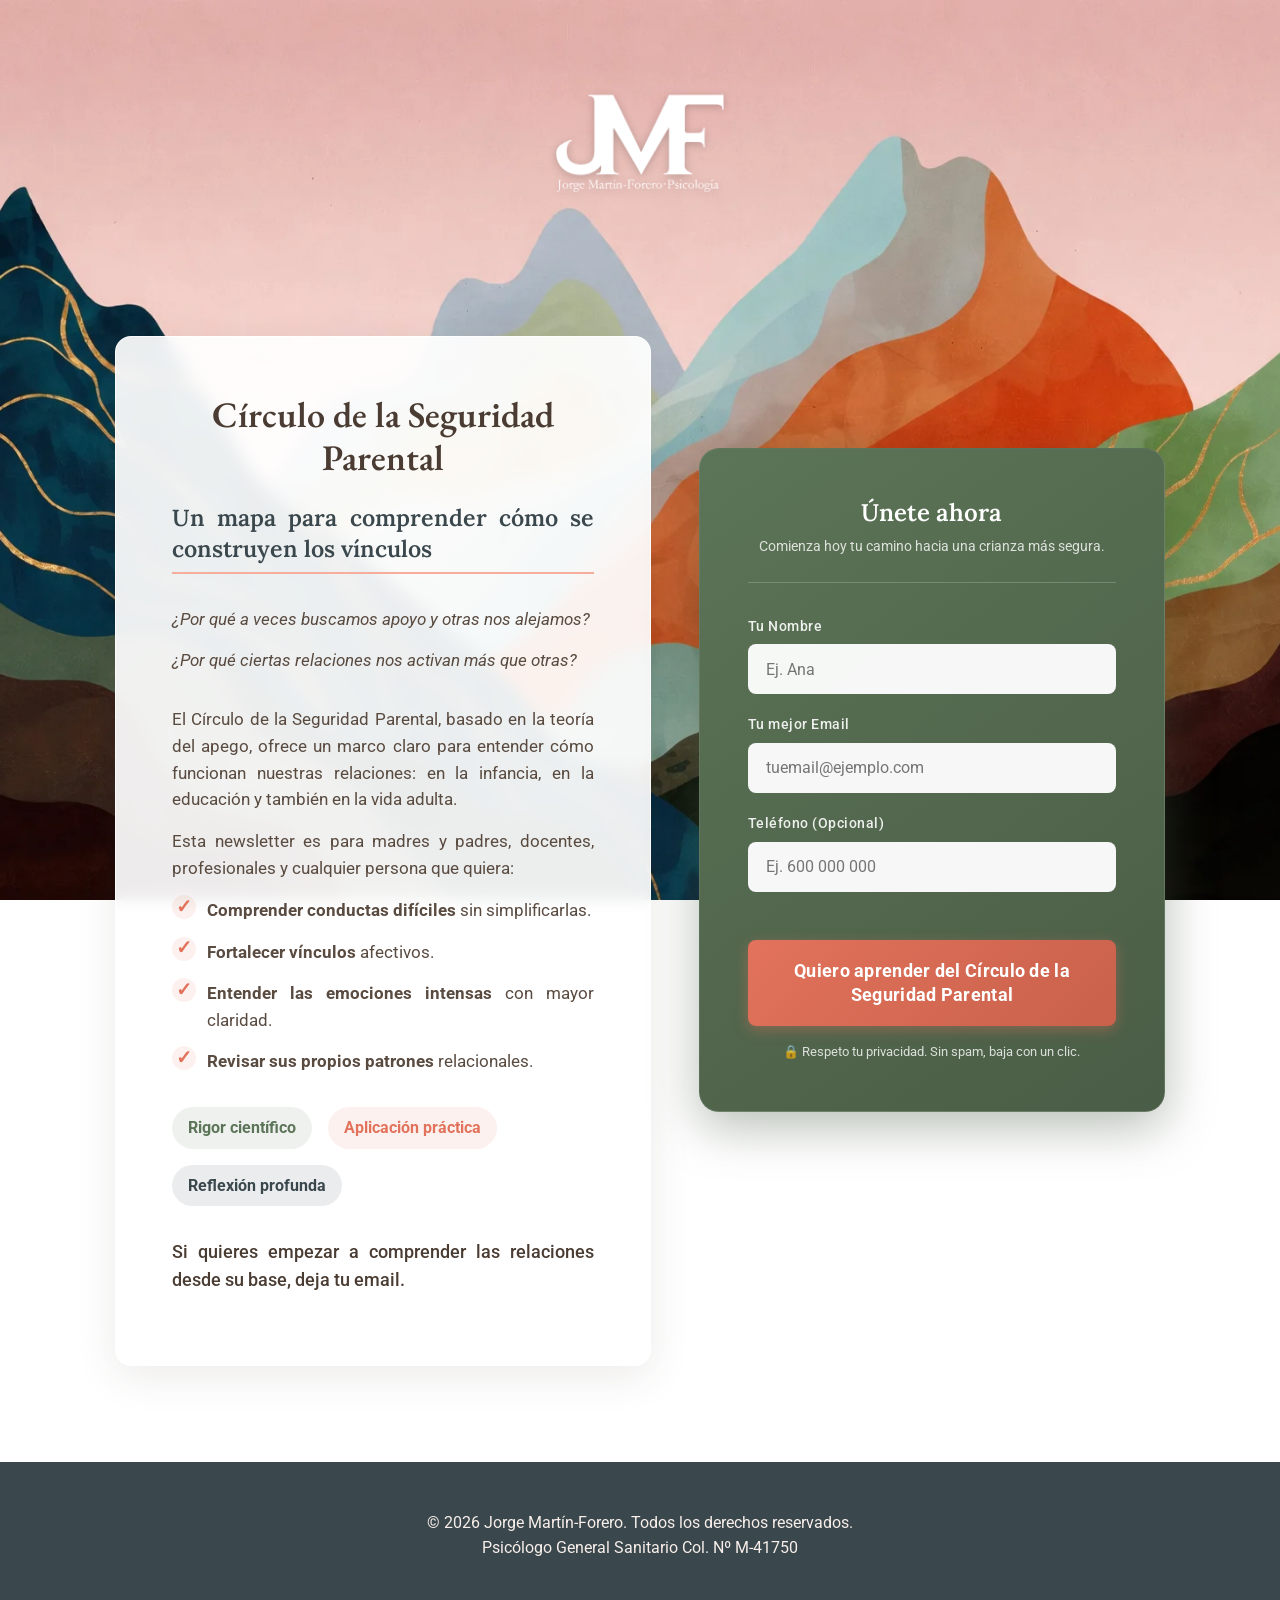
==== newsletter.html @ 3d43d20d "Landing page" ====
<!DOCTYPE html>
<html lang="es">

<head>
    <meta charset="UTF-8">
    <meta name="viewport" content="width=device-width, initial-scale=1.0">
    <title>Newsletter Círculo de la Seguridad Parental | Jorge Martín-Forero</title>

    <link rel="stylesheet" href="landing.css">

    <!-- Fuentes -->
    <link rel="preconnect" href="https://fonts.googleapis.com">
    <link rel="preconnect" href="https://fonts.gstatic.com" crossorigin>
    <link
        href="https://fonts.googleapis.com/css2?family=EB+Garamond:ital,wght@0,400..800;1,400..800&family=Lora:ital,wght@0,400..700;1,400..700&family=Roboto:wght@300;400;500;700&display=swap"
        rel="stylesheet">

    <meta name="description"
        content="Únete a la newsletter y recibe claves prácticas basadas en el Círculo de la Seguridad Parental para criar desde la seguridad y fortalecer el vínculo con tus hijos.">
</head>

<body>

    <!-- CABECERA (No fija, alineada con el contenido como en la home) -->
    <header class="landing-header-abs">
        <div class="container landing-nav">
            <a href="index.html" class="landing-logo">
                <img src="JMF logo marron oscuro.webp" alt="Volver a la home - Jorge Martín-Forero">
            </a>
        </div>
    </header>

    <main class="landing-main">
        <div class="landing-container">

            <!-- COLUMNA IZQUIERDA: NUEVO TEXTO PERSUASIVO -->
            <section class="landing-content">
                <h1>Círculo de la Seguridad Parental</h1>

                <h2
                    style="border-bottom: 2px solid var(--color-melocoton); padding-bottom: 0.5rem; margin-top: 1.5rem;">
                    Un mapa para comprender cómo se construyen los vínculos</h2>

                <div class="landing-questions"
                    style="margin: 2rem 0; font-style: italic; color: var(--color-verde-principal); font-size: 1.2rem;">
                    <p>¿Por qué a veces buscamos apoyo y otras nos alejamos?</p>
                    <p>¿Por qué ciertas relaciones nos activan más que otras?</p>
                </div>

                <p>El Círculo de la Seguridad Parental, basado en la teoría del apego, ofrece un marco claro para
                    entender cómo
                    funcionan nuestras relaciones: en la infancia, en la educación y también en la vida adulta.</p>

                <p>Esta newsletter es para madres y padres, docentes, profesionales y cualquier persona que quiera:</p>
                <ul class="landing-list">
                    <li><strong>Comprender conductas difíciles</strong> sin simplificarlas.</li>
                    <li><strong>Fortalecer vínculos</strong> afectivos.</li>
                    <li><strong>Entender las emociones intensas</strong> con mayor claridad.</li>
                    <li><strong>Revisar sus propios patrones</strong> relacionales.</li>
                </ul>

                <div class="landing-highlights" style="display: flex; gap: 1rem; margin: 2rem 0; flex-wrap: wrap;">
                    <span
                        style="background: rgba(92, 116, 87, 0.1); padding: 0.5rem 1rem; border-radius: 50px; font-weight: bold; color: var(--color-verde-principal);">Rigor
                        científico</span>
                    <span
                        style="background: rgba(226, 114, 91, 0.1); padding: 0.5rem 1rem; border-radius: 50px; font-weight: bold; color: var(--color-naranja-quemado);">Aplicación
                        práctica</span>
                    <span
                        style="background: rgba(58, 71, 77, 0.1); padding: 0.5rem 1rem; border-radius: 50px; font-weight: bold; color: var(--color-montana-oscura);">Reflexión
                        profunda</span>
                </div>

                <p style="font-weight: 500; font-size: 1.1rem; color: var(--color-texto-oscuro);">Si quieres empezar a
                    comprender las relaciones desde su base, deja tu email.</p>
            </section>

            <!-- COLUMNA DERECHA: FORMULARIO ACTUALIZADO -->
            <aside class="landing-form-container">
                <div class="landing-form-header">
                    <h3>Únete ahora</h3>
                    <p>Comienza hoy tu camino hacia una crianza más segura.</p>
                </div>

                <!-- CODIGO DE MAILRELAY -->
                <form class="simple_form form form-vertical" id="subscribe-form"
                    action="https://martinforeropsicologia.ipzmarketing.com/f/L5x4uDjPHlU" accept-charset="UTF-8"
                    method="post">
                    <input type="text" name="anotheremail" id="anotheremail" style="position: absolute; left: -5000px"
                        tabindex="-1" autocomplete="new-password" />
                    <div class="signup-form-content">
                        <div class="form-group">
                            <label class="control-label" for="subscriber_name">Tu Nombre</label>
                            <input class="form-control" type="text" name="subscriber[name]" id="subscriber_name"
                                required placeholder="Ej. Ana" />
                        </div>
                        <div class="form-group">
                            <label class="control-label" for="subscriber_email">Tu mejor Email</label>
                            <input class="form-control" type="email" name="subscriber[email]" id="subscriber_email"
                                required placeholder="tuemail@ejemplo.com" />
                        </div>
                        <div class="form-group">
                            <label class="control-label" for="subscriber_whatsapp_phone">Teléfono (Opcional)</label>
                            <input class="form-control" type="tel" name="subscriber[whatsapp_phone]"
                                id="subscriber_whatsapp_phone" placeholder="Ej. 600 000 000" />
                        </div>

                        <div style="margin-top: 1.5rem; margin-bottom: 1.5rem; display: flex; justify-content: center;">
                            <script src="https://www.recaptcha.net/recaptcha/api.js" async defer></script>
                            <div data-sitekey="6LfxSlQUAAAAAE2wMx0128AjWWFXJoBkiNQn2m8m" class="g-recaptcha"></div>
                        </div>

                        <div class="submit-wrapper" style="text-align: center;">
                            <input type="submit" name="commit"
                                value="Quiero aprender del Círculo de la Seguridad Parental"
                                class="btn btn-primary btn-submit-fix"
                                style="width: 100%; padding: 1.2rem; font-weight: bold; cursor: pointer;"
                                data-disable-with="Enviando..." />
                            <div class="form-privacy" style="margin-top: 1rem; font-size: 0.8rem; opacity: 0.8;">
                                🔒 Respeto tu privacidad. Sin spam, baja con un clic.
                            </div>
                        </div>
                    </div>
                </form>
            </aside>

        </div>
    </main>

    <!-- FOOTER IDÉNTICO A LA HOME -->
    <footer class="footer">
        <div class="container">
            <p>&copy; <span id="current-year"></span> Jorge Martín-Forero. Todos los derechos reservados.</p>
            <p>Psicólogo General Sanitario Col. Nº M-41750</p>
        </div>
    </footer>

    <script src="script.js"></script>

</body>

</html>
---- landing.css ----
/* === VARIABLES DE COLOR (iguales a la web principal) === */
:root {
    --color-fondo-base: #F8EFEA;
    --color-texto-oscuro: #4A3C32;
    --color-navbar: #FDF9F7;
    --color-naranja-quemado: #E2725B;
    --color-melocoton: #F6AD9C;
    --color-verde-principal: #5C7457;
    --color-verde-oscuro: #4A5D46;
    --color-montana-oscura: #3A474D;
    --color-blanco: #FFFFFF;
}

/* --- RESET Y GLOBALES --- */
* {
    margin: 0;
    padding: 0;
    box-sizing: border-box;
    font-family: 'Roboto', sans-serif;
}

.container {
    max-width: 1100px;
    margin: 0 auto;
    padding: 0 2rem;
}

body {
    font-family: 'Roboto', sans-serif;
    background-color: transparent;
    color: var(--color-texto-oscuro);
    line-height: 1.6;
    display: flex;
    flex-direction: column;
    min-height: 100vh;
    overflow-x: hidden;
    text-align: justify;
    /* Justificar texto por defecto en toda la landing */
}

/* Fondo de montañas, igual que en la home */
body::before {
    content: '';
    position: fixed;
    top: 0;
    left: 0;
    width: 100%;
    height: 100vh;
    z-index: -1;
    background-color: var(--color-fondo-base);
    background-image: url('Montañas fondo con azul.webp');
    background-repeat: no-repeat;
    background-size: cover;
    background-position: center center;
}

h1,
h2,
h3,
h4 {
    font-family: 'Lora', serif;
    font-weight: 600;
    line-height: 1.3;
    color: var(--color-texto-oscuro);
}

/* === CABECERA Y LOGO (Centrado y grande) === */
.landing-header-abs {
    position: absolute;
    top: 20px;
    left: 0;
    width: 100%;
    z-index: 100;
}

.landing-nav {
    display: flex;
    justify-content: center;
    /* Centrar logo */
    padding: 0 !important;
}

.landing-logo {
    display: inline-block;
    height: 250px;
    /* Logo más grande aún como solicitado */
}

.landing-logo img {
    height: 100%;
    width: auto;
    display: block;
    filter: brightness(0) invert(1) drop-shadow(0 2px 4px rgba(0, 0, 0, 0.2));
}

/* ===  MAIN === */
.landing-main {
    flex: 1;
    display: flex;
    justify-content: center;
    align-items: flex-start;
    padding: 21rem 1.5rem 4rem;
    /* Más espacio para el logo de 250px centrado */
    overflow-x: hidden;
}

/* === GRID DE DOS COLUMNAS === */
.landing-container {
    max-width: 1050px;
    width: 100%;
    margin: 0 auto;
    display: grid;
    grid-template-columns: 1.15fr 1fr;
    gap: 3rem;
    align-items: start;
}

/* === COLUMNA IZQUIERDA — TEXTO === */
.landing-content {
    background-color: rgba(255, 255, 255, 0.92);
    backdrop-filter: blur(8px);
    -webkit-backdrop-filter: blur(8px);
    padding: 3.5rem;
    border-radius: 16px;
    box-shadow: 0 10px 40px rgba(74, 60, 50, 0.1);
    border: 1px solid rgba(255, 255, 255, 0.8);
    transition: transform 0.3s ease;
}

.landing-content:hover {
    transform: translateY(-2px);
}

.landing-content h1 {
    font-family: 'EB Garamond', serif;
    font-size: 2.4rem;
    color: var(--color-verde-principal);
    margin-bottom: 0.4rem;
}

.landing-eyebrow {
    font-size: 0.85rem;
    font-weight: 700;
    text-transform: uppercase;
    letter-spacing: 2px;
    color: var(--color-naranja-quemado);
    margin-bottom: 1.2rem;
}

.landing-content h1 {
    font-size: 2.25rem;
    color: var(--color-texto-oscuro);
    margin-bottom: 0.5rem;
    line-height: 1.2;
    text-align: center;
    /* Centrar el título solicitado */
}

.landing-content h2 {
    font-size: 1.45rem;
    color: var(--color-montana-oscura);
    margin-top: 2rem;
    margin-bottom: 0.8rem;
    padding-bottom: 0.5rem;
    border-bottom: 2px solid var(--color-melocoton);
}

.landing-content p {
    font-size: 1.05rem;
    margin-bottom: 0.9rem;
    color: #5a4b41;
    text-align: justify;
}

.landing-content p strong {
    color: var(--color-verde-principal);
}

/* Listas de beneficios con check */
.landing-list {
    list-style: none;
    margin: 1rem 0 1.5rem;
}

.landing-list li {
    font-size: 1.05rem;
    margin-bottom: 0.9rem;
    padding-left: 2.2rem;
    position: relative;
    color: #5a4b41;
    transition: transform 0.2s ease;
}

.landing-list li:hover {
    transform: translateX(5px);
}

.landing-list li::before {
    content: '✓';
    position: absolute;
    left: 0;
    color: var(--color-naranja-quemado);
    font-weight: bold;
    font-size: 1.2rem;
    background-color: rgba(226, 114, 91, 0.1);
    width: 24px;
    height: 24px;
    display: flex;
    align-items: center;
    justify-content: center;
    border-radius: 50%;
    top: -2px;
}

/* Cita final destacada */
.landing-cita {
    margin-top: 2rem;
    padding: 1.2rem 1.5rem;
    border-left: 4px solid var(--color-naranja-quemado);
    background-color: rgba(246, 173, 156, 0.12);
    border-radius: 0 8px 8px 0;
    font-style: italic;
    font-size: 1.05rem;
    color: var(--color-texto-oscuro);
}

/* === COLUMNA DERECHA — FORMULARIO === */
.landing-form-container {
    background: linear-gradient(145deg, var(--color-verde-principal), var(--color-verde-oscuro));
    padding: 3rem;
    border-radius: 20px;
    color: var(--color-blanco);
    box-shadow: 0 15px 50px rgba(74, 93, 70, 0.4);
    position: sticky;
    top: 7rem;
    border: 1px solid rgba(255, 255, 255, 0.1);
}

.landing-form-header {
    text-align: center;
    margin-bottom: 2rem;
    padding-bottom: 1.5rem;
    border-bottom: 1px solid rgba(255, 255, 255, 0.2);
}

.landing-form-header h3 {
    font-family: 'Lora', serif;
    color: var(--color-blanco);
    font-size: 1.5rem;
    margin-bottom: 0.4rem;
}

.landing-form-header p {
    font-size: 0.9rem;
    opacity: 0.8;
}

/* Labels */
.simple_form .form-group {
    margin-bottom: 1.2rem;
}

.simple_form .form-group label {
    display: block;
    margin-bottom: 0.4rem;
    color: rgba(255, 255, 255, 0.9);
    font-weight: 500;
    font-size: 0.9rem;
    letter-spacing: 0.5px;
}

/* Inputs */
.simple_form .form-control {
    width: 100%;
    padding: 0.85rem 1rem;
    border: 2px solid transparent;
    border-radius: 8px;
    font-size: 1rem;
    font-family: 'Roboto', sans-serif;
    background-color: rgba(255, 255, 255, 0.95);
    color: var(--color-texto-oscuro);
    transition: border-color 0.25s ease, box-shadow 0.25s ease;
}

.simple_form .form-control:focus {
    outline: none;
    border-color: var(--color-naranja-quemado);
    box-shadow: 0 0 0 3px rgba(226, 114, 91, 0.25);
}

/* Botón CTA */
.simple_form .btn-primary {
    background: linear-gradient(135deg, var(--color-naranja-quemado), #c9614b);
    color: var(--color-blanco);
    border: none;
    border-radius: 8px;
    font-family: 'Roboto', sans-serif;
    letter-spacing: 0.3px;
    box-shadow: 0 4px 14px rgba(226, 114, 91, 0.4);
    transition: transform 0.2s ease, box-shadow 0.2s ease;
    cursor: pointer;
    white-space: normal;
    /* Permite que el texto largo salte de línea */
    line-height: 1.3;
    display: flex;
    align-items: center;
    justify-content: center;
    font-size: 1.15rem;
}

.simple_form .btn-primary:hover {
    transform: translateY(-2px);
    box-shadow: 0 7px 18px rgba(226, 114, 91, 0.5);
}

.simple_form .btn-primary:active {
    transform: translateY(0);
    box-shadow: 0 2px 8px rgba(226, 114, 91, 0.3);
}

/* Nota de privacidad debajo del botón */
.form-privacy {
    text-align: center;
    margin-top: 1rem;
    font-size: 0.78rem;
    opacity: 0.65;
}

/* === FOOTER — IDENTICO A LA HOME === */
.footer {
    background-color: var(--color-montana-oscura);
    color: var(--color-fondo-base);
    text-align: center;
    padding: 3rem 1rem;
    margin-top: 2rem;
}

.footer .container {
    max-width: 1100px;
    margin: 0 auto;
    padding: 0 2rem;
}

/* === RESPONSIVE: TABLET/MÓVIL (768px para coincidir con la home) === */
@media (max-width: 768px) {
    .landing-header-abs {
        top: 10px;
    }

    .landing-logo {
        height: 160px;
        /* Un poco más grande también en móvil */
    }

    .landing-main {
        padding: 12.5rem 0.85rem 2rem;
    }

    .landing-container {
        grid-template-columns: 1fr;
        gap: 2rem;
        max-width: 100%;
    }

    .landing-form-container {
        position: static;
    }
}

@media (max-width: 600px) {
    .landing-container {
        gap: 1.5rem;
    }

    .landing-content {
        padding: 1.5rem;
        width: 100%;
        min-width: 0;
    }

    .landing-content h1 {
        font-size: 1.75rem;
    }

    .landing-content h2 {
        font-size: 1.2rem;
    }

    .landing-form-container {
        padding: 1.5rem;
        width: 100%;
        min-width: 0;
    }

    /* Encoge el captcha para evitar desborde */
    .g-recaptcha {
        transform: scale(0.85);
        transform-origin: center center;
    }

    .simple_form .btn-primary {
        font-size: 1rem;
        /* Un poco más pequeño en móviles muy estrechos */
        padding: 1rem;
    }
}
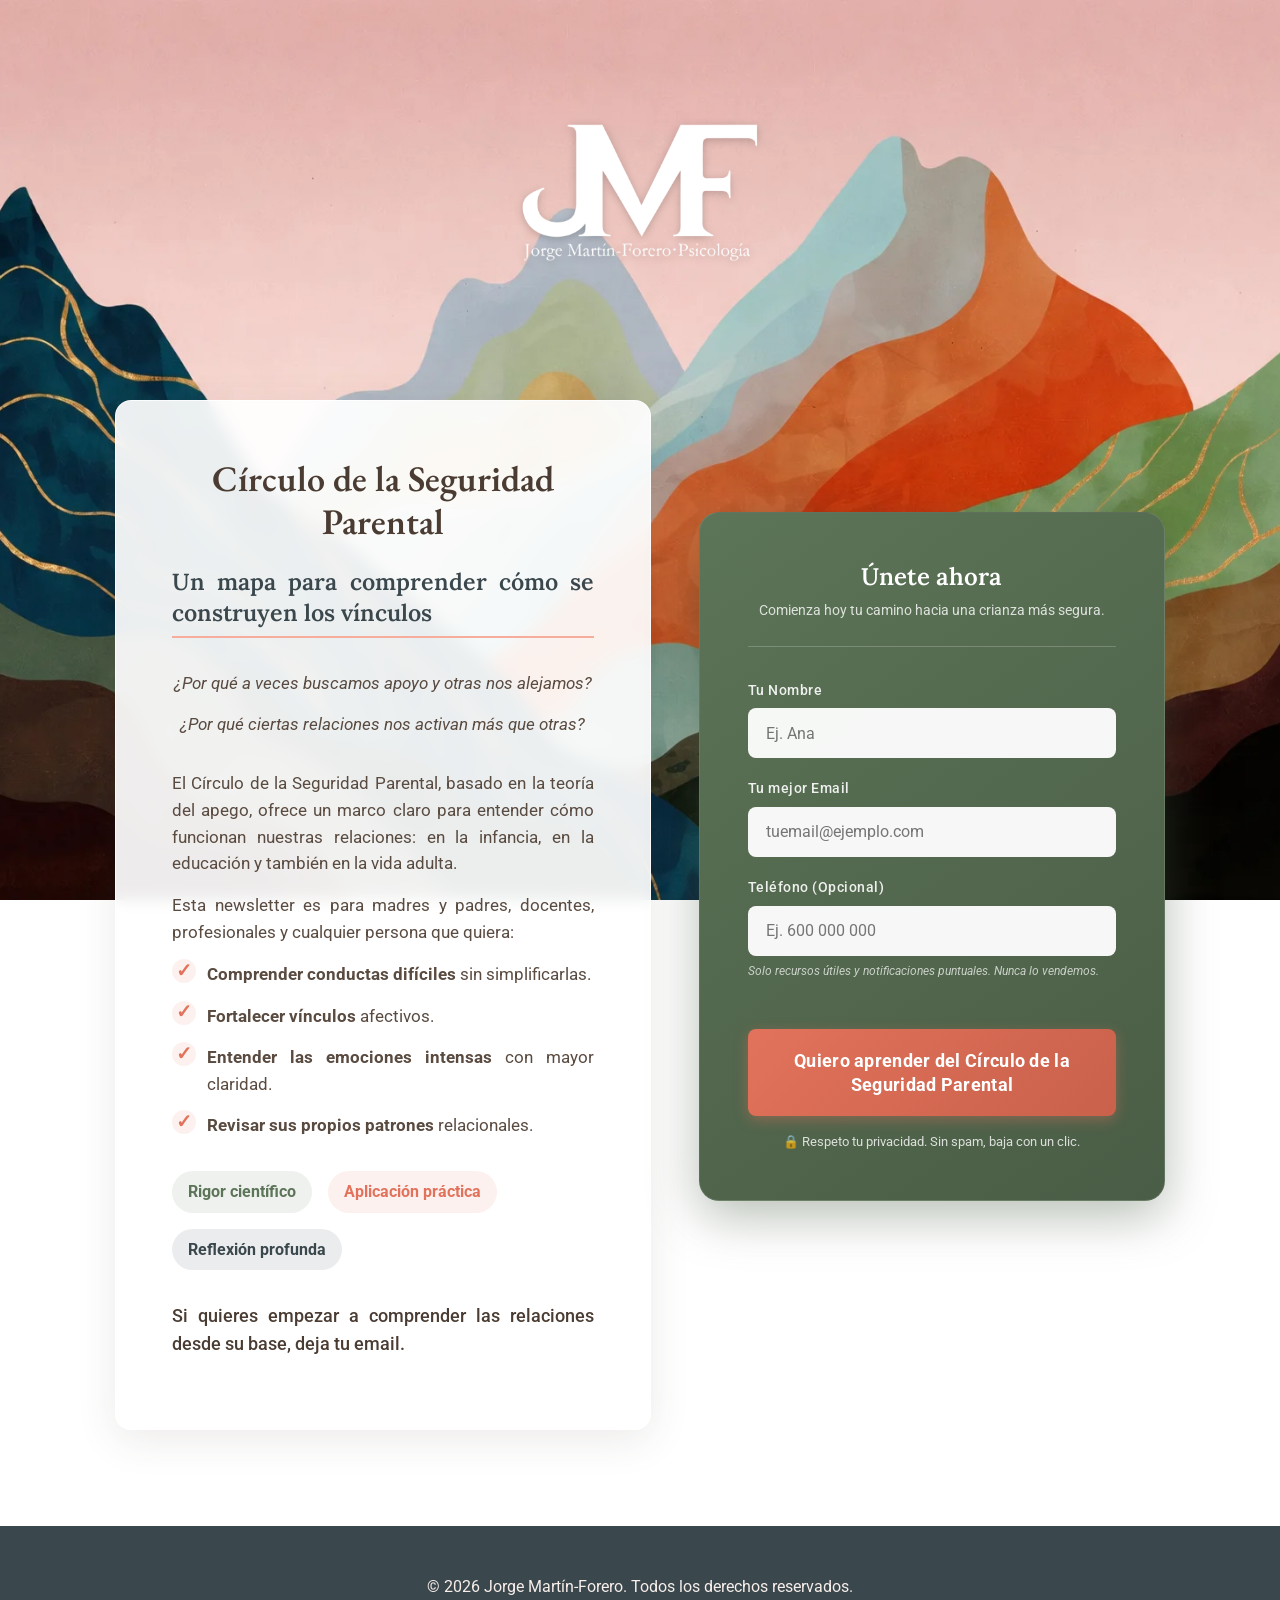
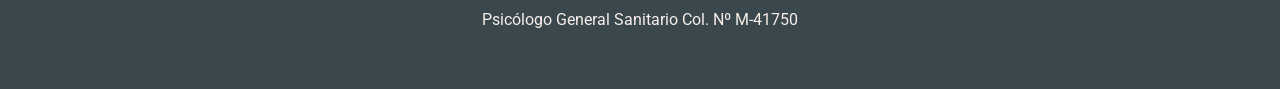
==== commit 45c6c064: "Formulario corregido" ====
--- a/newsletter.html
+++ b/newsletter.html
@@ -82,40 +82,72 @@
                     <p>Comienza hoy tu camino hacia una crianza más segura.</p>
                 </div>
 
-                <!-- CODIGO DE MAILRELAY -->
                 <form class="simple_form form form-vertical" id="subscribe-form"
                     action="https://martinforeropsicologia.ipzmarketing.com/f/L5x4uDjPHlU" accept-charset="UTF-8"
                     method="post">
+
                     <input type="text" name="anotheremail" id="anotheremail" style="position: absolute; left: -5000px"
                         tabindex="-1" autocomplete="new-password" />
+
                     <div class="signup-form-content">
-                        <div class="form-group">
-                            <label class="control-label" for="subscriber_name">Tu Nombre</label>
-                            <input class="form-control" type="text" name="subscriber[name]" id="subscriber_name"
-                                required placeholder="Ej. Ana" />
-                        </div>
-                        <div class="form-group">
-                            <label class="control-label" for="subscriber_email">Tu mejor Email</label>
-                            <input class="form-control" type="email" name="subscriber[email]" id="subscriber_email"
-                                required placeholder="tuemail@ejemplo.com" />
-                        </div>
-                        <div class="form-group">
-                            <label class="control-label" for="subscriber_whatsapp_phone">Teléfono (Opcional)</label>
-                            <input class="form-control" type="tel" name="subscriber[whatsapp_phone]"
-                                id="subscriber_whatsapp_phone" placeholder="Ej. 600 000 000" />
+                        <!-- Campo Nombre -->
+                        <div class="form-group string optional subscriber_name" style="width: 100%">
+                            <label class="control-label string optional" for="subscriber_name">Tu Nombre</label>
+                            <input class="form-control string optional" type="text" name="subscriber[name]"
+                                id="subscriber_name" required placeholder="Ej. Ana" />
                         </div>
 
-                        <div style="margin-top: 1.5rem; margin-bottom: 1.5rem; display: flex; justify-content: center;">
+                        <!-- Campo Email -->
+                        <div class="form-group email optional subscriber_email" style="width: 100%">
+                            <label class="control-label email optional" for="subscriber_email">Tu mejor Email</label>
+                            <input class="form-control string email optional" type="email" name="subscriber[email]"
+                                id="subscriber_email" required placeholder="tuemail@ejemplo.com" />
+                        </div>
+
+                        <!-- Campo Teléfono (WhatsApp) -->
+                        <div class="form-group tel optional subscriber_whatsapp_phone" style="width: 100%">
+                            <label class="control-label tel optional" for="subscriber_whatsapp_phone">Teléfono
+                                (Opcional)</label>
+                            <input class="form-control string tel optional" type="tel" name="subscriber[whatsapp_phone]"
+                                id="subscriber_whatsapp_phone" placeholder="Ej. 600 000 000" />
+                            <p
+                                style="font-size: 0.75rem; color: rgba(255,255,255,0.7); margin-top: 0.4rem; font-style: italic; text-align: left;">
+                                Solo recursos útiles y notificaciones puntuales. Nunca lo vendemos.</p>
+                        </div>
+
+                        <!-- reCAPTCHA -->
+                        <div
+                            style="margin-top: 1.5rem; margin-bottom: 1.5rem; display: flex; justify-content: center; width: 100%;">
                             <script src="https://www.recaptcha.net/recaptcha/api.js" async defer></script>
                             <div data-sitekey="6LfxSlQUAAAAAE2wMx0128AjWWFXJoBkiNQn2m8m" class="g-recaptcha"></div>
+                            <noscript>
+                                <div>
+                                    <div style="width: 302px; height: 422px; position: relative;">
+                                        <div style="width: 302px; height: 422px; position: absolute;">
+                                            <iframe
+                                                src="https://www.recaptcha.net/recaptcha/api/fallback?k=6LfxSlQUAAAAAE2wMx0128AjWWFXJoBkiNQn2m8m"
+                                                name="ReCAPTCHA"
+                                                style="width: 302px; height: 422px; border-style: none; border: 0; overflow: hidden;"></iframe>
+                                        </div>
+                                    </div>
+                                    <div
+                                        style="width: 300px; height: 60px; border-style: none; bottom: 12px; left: 25px; margin: 0px; padding: 0px; right: 25px; background: #f9f9f9; border: 1px solid #c1c1c1; border-radius: 3px;">
+                                        <textarea name="g-recaptcha-response" class="g-recaptcha-response"
+                                            style="width: 250px; height: 40px; border: 1px solid #c1c1c1; margin: 10px 25px; padding: 0px; resize: none;"></textarea>
+                                    </div>
+                                </div>
+                            </noscript>
                         </div>
 
-                        <div class="submit-wrapper" style="text-align: center;">
+                        <!-- Botón de Envío -->
+                        <div class="submit-wrapper" style="text-align: center; width: 100%;">
                             <input type="submit" name="commit"
                                 value="Quiero aprender del Círculo de la Seguridad Parental"
                                 class="btn btn-primary btn-submit-fix"
                                 style="width: 100%; padding: 1.2rem; font-weight: bold; cursor: pointer;"
-                                data-disable-with="Enviando..." />
+                                data-disable-with="Procesando..." />
+
+                            <!-- Privacidad -->
                             <div class="form-privacy" style="margin-top: 1rem; font-size: 0.8rem; opacity: 0.8;">
                                 🔒 Respeto tu privacidad. Sin spam, baja con un clic.
                             </div>
--- a/landing.css
+++ b/landing.css
@@ -82,8 +82,7 @@
 
 .landing-logo {
     display: inline-block;
-    height: 250px;
-    /* Logo más grande aún como solicitado */
+    height: 350px;
 }
 
 .landing-logo img {
@@ -99,8 +98,7 @@
     display: flex;
     justify-content: center;
     align-items: flex-start;
-    padding: 21rem 1.5rem 4rem;
-    /* Más espacio para el logo de 250px centrado */
+    padding: 25rem 1.5rem 4rem;
     overflow-x: hidden;
 }
 
@@ -170,6 +168,11 @@
     margin-bottom: 0.9rem;
     color: #5a4b41;
     text-align: justify;
+}
+
+.landing-questions p {
+    text-align: center;
+    /* Sobrescribir el justify general de landing-content p */
 }
 
 .landing-content p strong {
@@ -335,6 +338,11 @@
     margin-top: 2rem;
 }
 
+.footer p {
+    text-align: center;
+    margin-bottom: 0.5rem;
+}
+
 .footer .container {
     max-width: 1100px;
     margin: 0 auto;
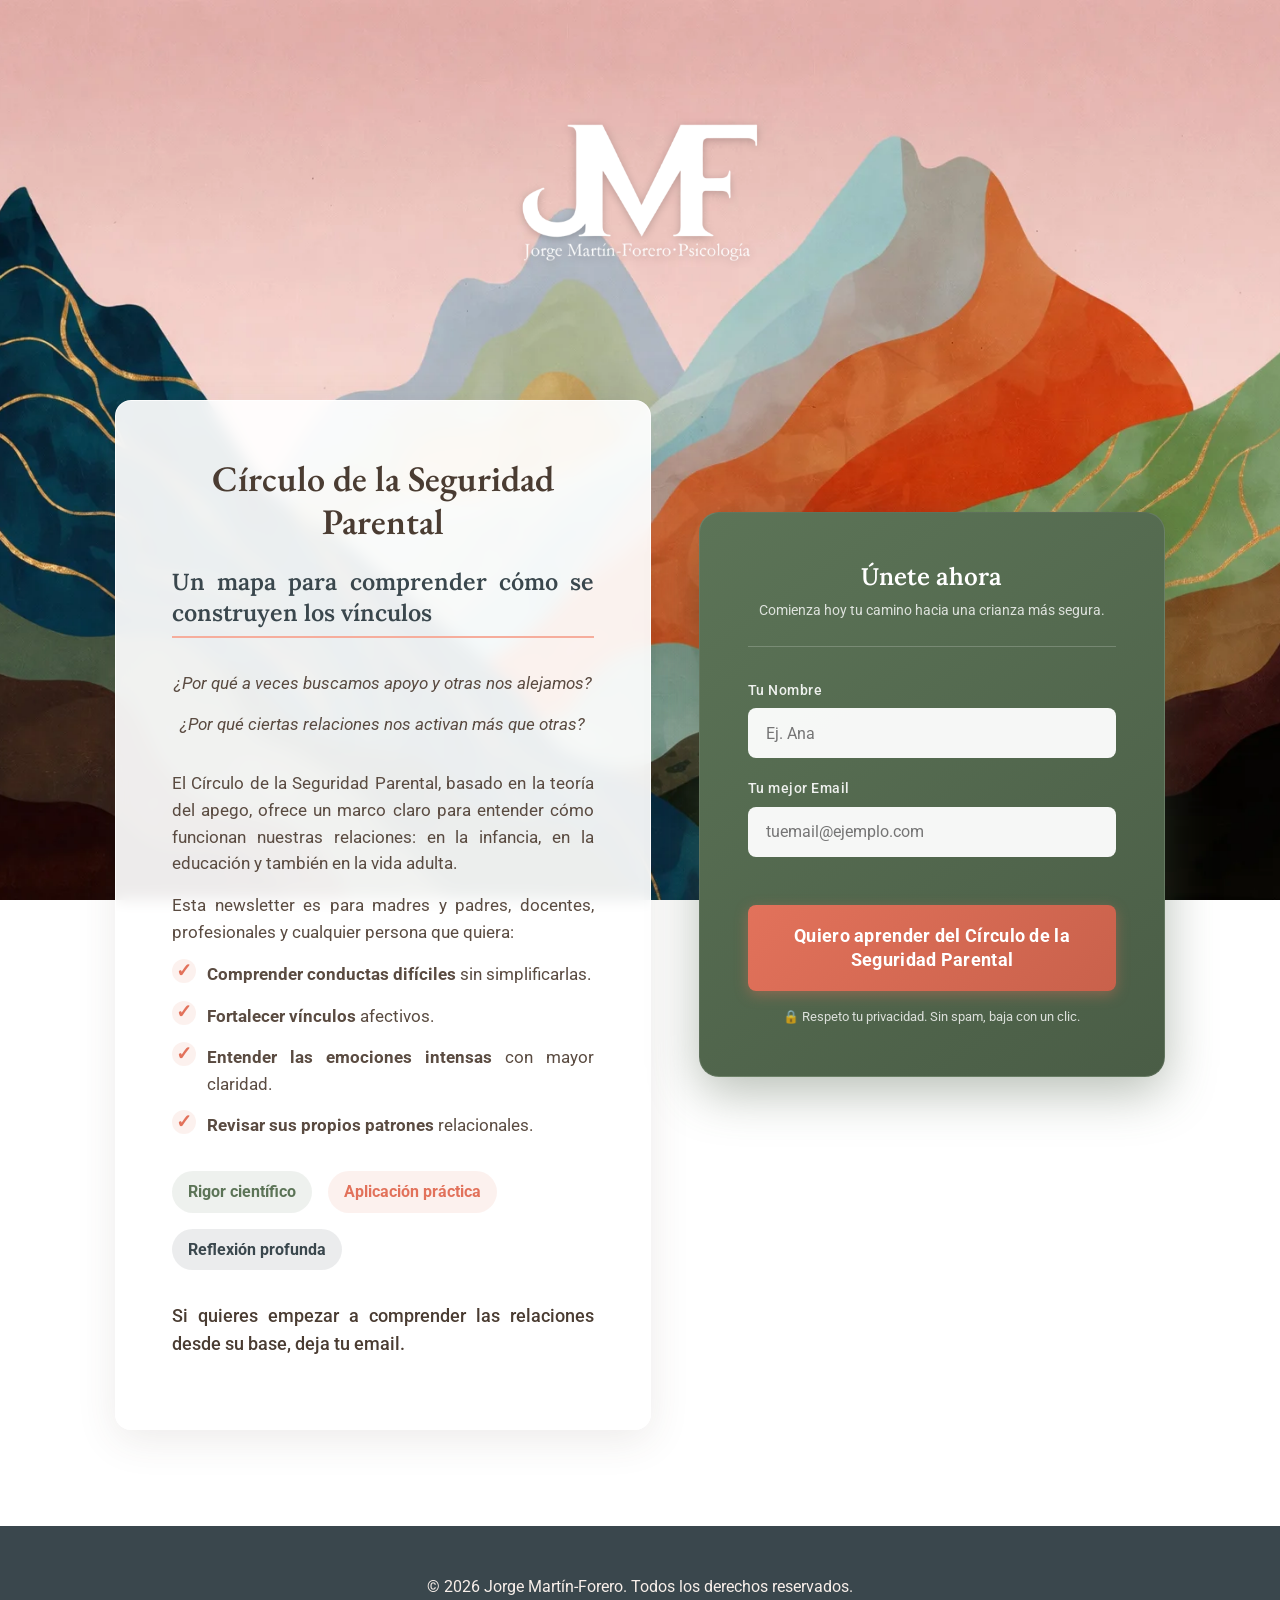
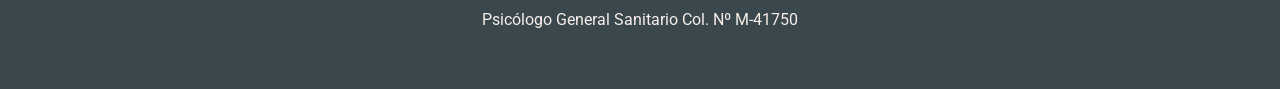
==== commit a173eda5: "Update newsletter.html" ====
--- a/newsletter.html
+++ b/newsletter.html
@@ -104,17 +104,6 @@
                                 id="subscriber_email" required placeholder="tuemail@ejemplo.com" />
                         </div>
 
-                        <!-- Campo Teléfono (WhatsApp) -->
-                        <div class="form-group tel optional subscriber_whatsapp_phone" style="width: 100%">
-                            <label class="control-label tel optional" for="subscriber_whatsapp_phone">Teléfono
-                                (Opcional)</label>
-                            <input class="form-control string tel optional" type="tel" name="subscriber[whatsapp_phone]"
-                                id="subscriber_whatsapp_phone" placeholder="Ej. 600 000 000" />
-                            <p
-                                style="font-size: 0.75rem; color: rgba(255,255,255,0.7); margin-top: 0.4rem; font-style: italic; text-align: left;">
-                                Solo recursos útiles y notificaciones puntuales. Nunca lo vendemos.</p>
-                        </div>
-
                         <!-- reCAPTCHA -->
                         <div
                             style="margin-top: 1.5rem; margin-bottom: 1.5rem; display: flex; justify-content: center; width: 100%;">
